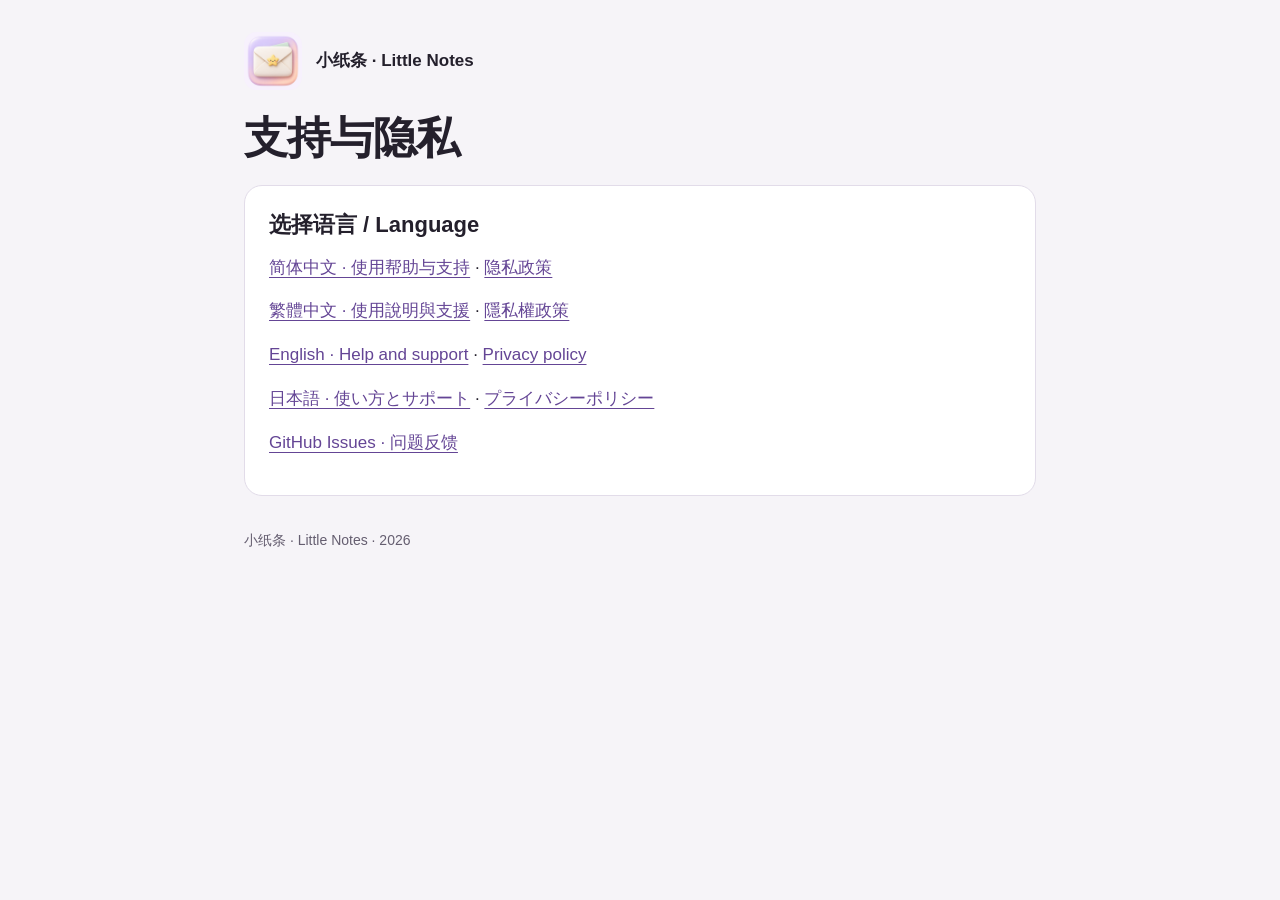
==== index.html @ 7c105a2f "Publish public support and privacy pages" ====
<!doctype html><html lang="zh-Hans"><head><meta charset="utf-8"><meta name="viewport" content="width=device-width,initial-scale=1"><title>小纸条 · 支持与隐私</title><link rel="stylesheet" href="style.css"></head><body><main><div class="brand"><img src="icon.png" alt="" width="58" height="58"><span>小纸条 · Little Notes</span></div><h1>支持与隐私</h1><section><h2>选择语言 / Language</h2><p><a href="support-zh-Hans.html">简体中文 · 使用帮助与支持</a> · <a href="privacy-zh-Hans.html">隐私政策</a></p><p><a href="support-zh-Hant.html">繁體中文 · 使用說明與支援</a> · <a href="privacy-zh-Hant.html">隱私權政策</a></p><p><a href="support-en.html">English · Help and support</a> · <a href="privacy-en.html">Privacy policy</a></p><p><a href="support-ja.html">日本語 · 使い方とサポート</a> · <a href="privacy-ja.html">プライバシーポリシー</a></p><p><a href="https://github.com/mrckl-md/little-notes-support/issues">GitHub Issues · 问题反馈</a></p></section><footer>小纸条 · Little Notes · 2026</footer></main></body></html>
---- style.css ----
*{box-sizing:border-box}html{color-scheme:light dark}body{margin:0;background:#f6f4f8;color:#24202c;font:17px/1.75 -apple-system,BlinkMacSystemFont,"Segoe UI",sans-serif}main{max-width:840px;margin:auto;padding:32px 24px 70px}a{color:#644595;text-underline-offset:4px}nav{display:flex;flex-wrap:wrap;gap:10px 22px;margin:16px 0}h1{font-size:clamp(30px,6vw,44px);line-height:1.2;letter-spacing:-.02em;margin:22px 0 14px}h2{font-size:22px;line-height:1.4;margin:0 0 12px}p{margin:0 0 14px}section{background:#fff;border:1px solid #e2dce9;border-radius:18px;padding:24px;margin:20px 0;overflow-wrap:anywhere}.brand{display:flex;align-items:center;gap:14px;font-weight:700}.brand img{width:58px;height:58px;border-radius:13px}.draft{font-size:14px;border-left:4px solid #b06f18;background:#fff1cf;padding:14px 18px;margin:22px 0}.email{font-size:clamp(17px,4.5vw,23px);font-weight:600;overflow-wrap:anywhere}footer{margin-top:32px;font-size:14px;color:#655e70}:focus-visible{outline:3px solid #8c6dc0;outline-offset:5px}@media(prefers-color-scheme:dark){body{background:#17151d;color:#f1edf5}section{background:#23202b;border-color:#393240}a{color:#d0b9fa}.draft{background:#392d19;border-color:#dfb260}footer{color:#bab0c7}}@media(max-width:450px){main{padding:20px 16px 44px}section{padding:20px}nav{gap:10px 16px}}
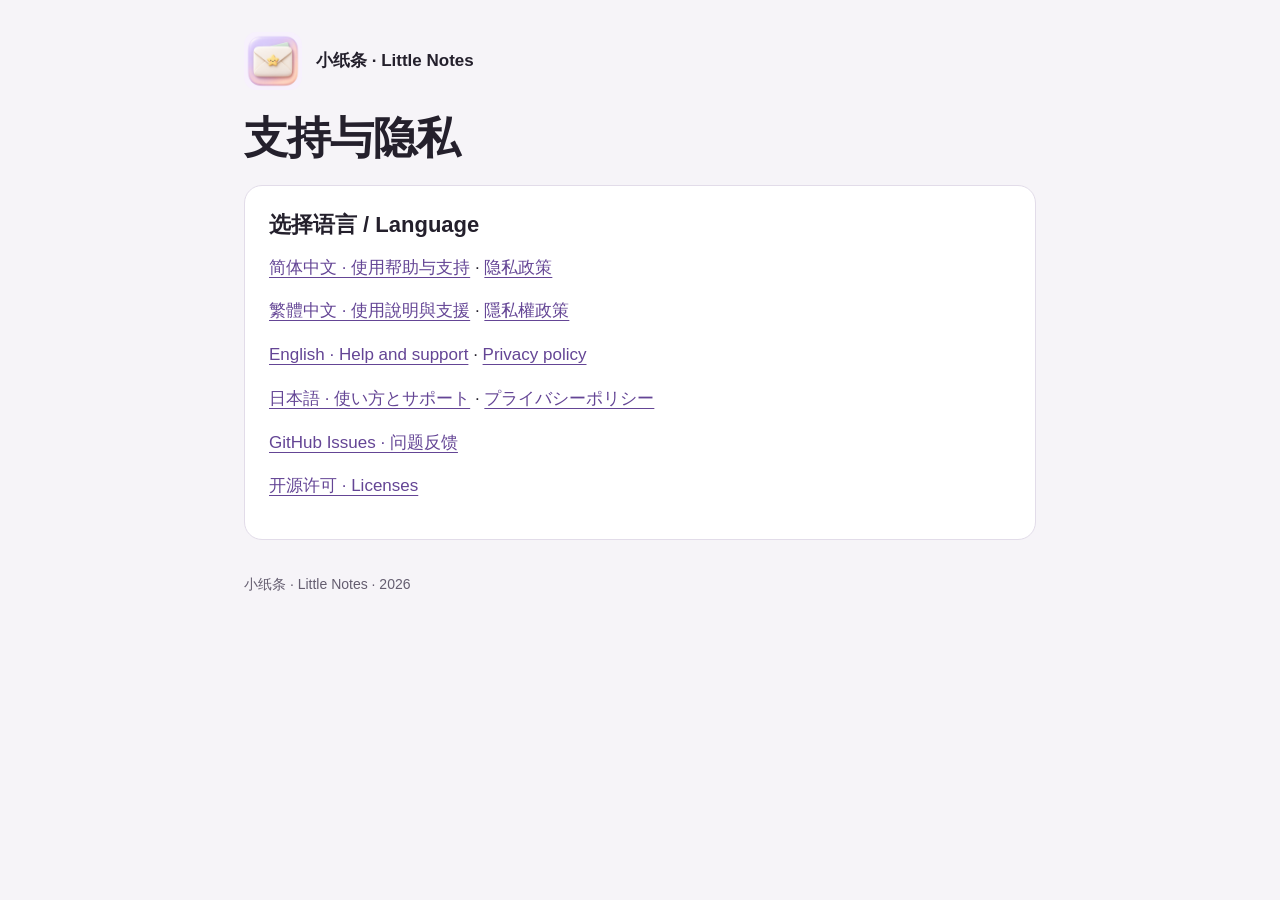
==== commit b1f03fab: "Publish MIT license and third-party notices Publish the project's existing MIT license and unchanged" ====
--- a/index.html
+++ b/index.html
@@ -1 +1 @@
-<!doctype html><html lang="zh-Hans"><head><meta charset="utf-8"><meta name="viewport" content="width=device-width,initial-scale=1"><title>小纸条 · 支持与隐私</title><link rel="stylesheet" href="style.css"></head><body><main><div class="brand"><img src="icon.png" alt="" width="58" height="58"><span>小纸条 · Little Notes</span></div><h1>支持与隐私</h1><section><h2>选择语言 / Language</h2><p><a href="support-zh-Hans.html">简体中文 · 使用帮助与支持</a> · <a href="privacy-zh-Hans.html">隐私政策</a></p><p><a href="support-zh-Hant.html">繁體中文 · 使用說明與支援</a> · <a href="privacy-zh-Hant.html">隱私權政策</a></p><p><a href="support-en.html">English · Help and support</a> · <a href="privacy-en.html">Privacy policy</a></p><p><a href="support-ja.html">日本語 · 使い方とサポート</a> · <a href="privacy-ja.html">プライバシーポリシー</a></p><p><a href="https://github.com/mrckl-md/little-notes-support/issues">GitHub Issues · 问题反馈</a></p></section><footer>小纸条 · Little Notes · 2026</footer></main></body></html>
+<!doctype html><html lang="zh-Hans"><head><meta charset="utf-8"><meta name="viewport" content="width=device-width,initial-scale=1"><title>小纸条 · 支持与隐私</title><link rel="stylesheet" href="style.css"></head><body><main><div class="brand"><img src="icon.png" alt="" width="58" height="58"><span>小纸条 · Little Notes</span></div><h1>支持与隐私</h1><section><h2>选择语言 / Language</h2><p><a href="support-zh-Hans.html">简体中文 · 使用帮助与支持</a> · <a href="privacy-zh-Hans.html">隐私政策</a></p><p><a href="support-zh-Hant.html">繁體中文 · 使用說明與支援</a> · <a href="privacy-zh-Hant.html">隱私權政策</a></p><p><a href="support-en.html">English · Help and support</a> · <a href="privacy-en.html">Privacy policy</a></p><p><a href="support-ja.html">日本語 · 使い方とサポート</a> · <a href="privacy-ja.html">プライバシーポリシー</a></p><p><a href="https://github.com/mrckl-md/little-notes-support/issues">GitHub Issues · 问题反馈</a></p><p><a href="licenses.html">开源许可 · Licenses</a></p></section><footer>小纸条 · Little Notes · 2026</footer></main></body></html>
--- a/style.css
+++ b/style.css
@@ -1 +1,3 @@
 *{box-sizing:border-box}html{color-scheme:light dark}body{margin:0;background:#f6f4f8;color:#24202c;font:17px/1.75 -apple-system,BlinkMacSystemFont,"Segoe UI",sans-serif}main{max-width:840px;margin:auto;padding:32px 24px 70px}a{color:#644595;text-underline-offset:4px}nav{display:flex;flex-wrap:wrap;gap:10px 22px;margin:16px 0}h1{font-size:clamp(30px,6vw,44px);line-height:1.2;letter-spacing:-.02em;margin:22px 0 14px}h2{font-size:22px;line-height:1.4;margin:0 0 12px}p{margin:0 0 14px}section{background:#fff;border:1px solid #e2dce9;border-radius:18px;padding:24px;margin:20px 0;overflow-wrap:anywhere}.brand{display:flex;align-items:center;gap:14px;font-weight:700}.brand img{width:58px;height:58px;border-radius:13px}.draft{font-size:14px;border-left:4px solid #b06f18;background:#fff1cf;padding:14px 18px;margin:22px 0}.email{font-size:clamp(17px,4.5vw,23px);font-weight:600;overflow-wrap:anywhere}footer{margin-top:32px;font-size:14px;color:#655e70}:focus-visible{outline:3px solid #8c6dc0;outline-offset:5px}@media(prefers-color-scheme:dark){body{background:#17151d;color:#f1edf5}section{background:#23202b;border-color:#393240}a{color:#d0b9fa}.draft{background:#392d19;border-color:#dfb260}footer{color:#bab0c7}}@media(max-width:450px){main{padding:20px 16px 44px}section{padding:20px}nav{gap:10px 16px}}
+
+.license-text{white-space:pre-wrap;overflow-wrap:anywhere;font:14px/1.65 ui-monospace,SFMono-Regular,Consolas,monospace;margin:18px 0 0}summary{cursor:pointer;font-weight:600}details[open] summary{margin-bottom:14px}
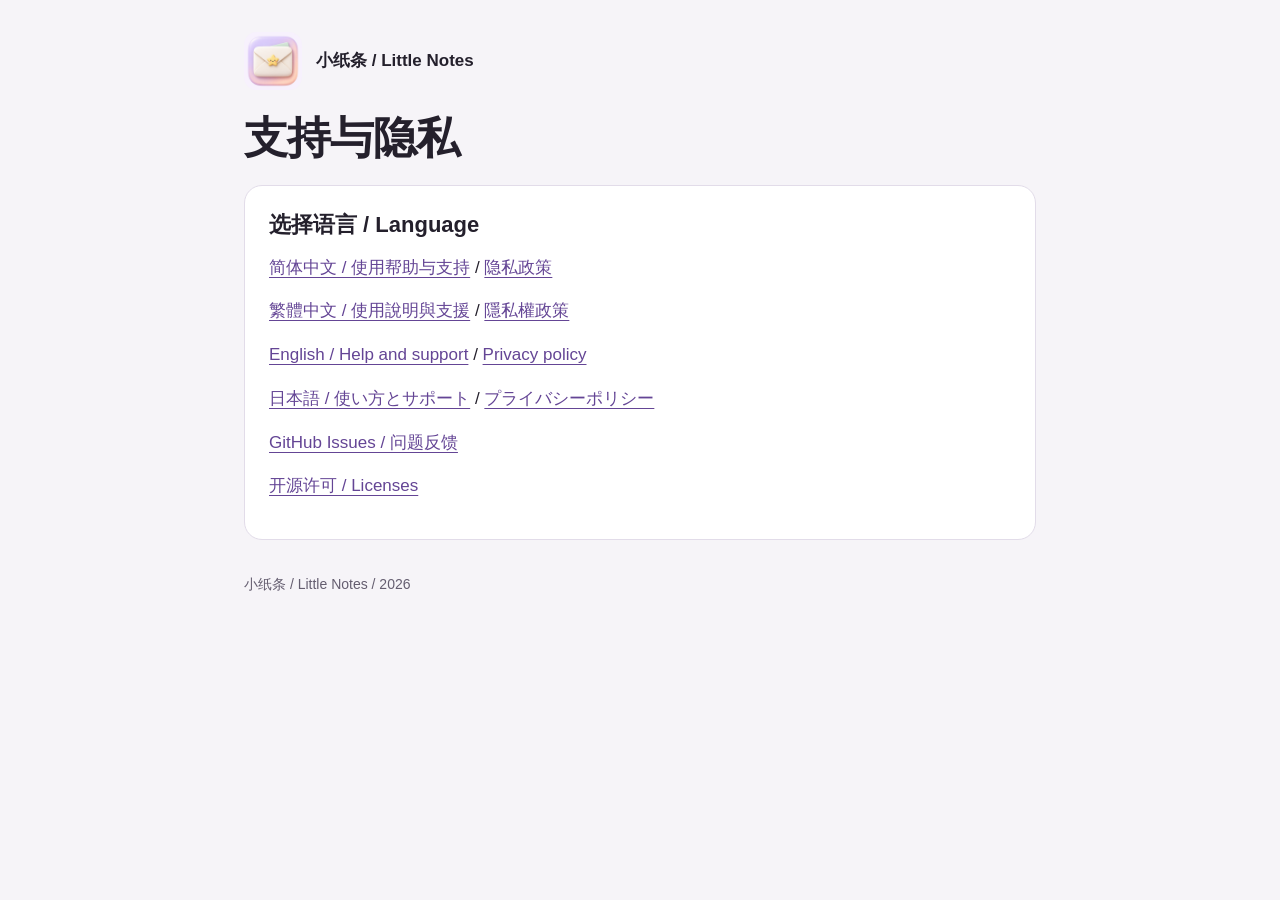
==== commit 9593f2c6: "Update support and privacy pages for 0.12.11 Document contact-specific schemes, keyboard encryption " ====
--- a/index.html
+++ b/index.html
@@ -1 +1 @@
-<!doctype html><html lang="zh-Hans"><head><meta charset="utf-8"><meta name="viewport" content="width=device-width,initial-scale=1"><title>小纸条 · 支持与隐私</title><link rel="stylesheet" href="style.css"></head><body><main><div class="brand"><img src="icon.png" alt="" width="58" height="58"><span>小纸条 · Little Notes</span></div><h1>支持与隐私</h1><section><h2>选择语言 / Language</h2><p><a href="support-zh-Hans.html">简体中文 · 使用帮助与支持</a> · <a href="privacy-zh-Hans.html">隐私政策</a></p><p><a href="support-zh-Hant.html">繁體中文 · 使用說明與支援</a> · <a href="privacy-zh-Hant.html">隱私權政策</a></p><p><a href="support-en.html">English · Help and support</a> · <a href="privacy-en.html">Privacy policy</a></p><p><a href="support-ja.html">日本語 · 使い方とサポート</a> · <a href="privacy-ja.html">プライバシーポリシー</a></p><p><a href="https://github.com/mrckl-md/little-notes-support/issues">GitHub Issues · 问题反馈</a></p><p><a href="licenses.html">开源许可 · Licenses</a></p></section><footer>小纸条 · Little Notes · 2026</footer></main></body></html>
+<!doctype html><html lang="zh-Hans"><head><meta charset="utf-8"><meta name="viewport" content="width=device-width,initial-scale=1"><title>小纸条 / 支持与隐私</title><link rel="stylesheet" href="style.css"></head><body><main><div class="brand"><img src="icon.png" alt="" width="58" height="58"><span>小纸条 / Little Notes</span></div><h1>支持与隐私</h1><section><h2>选择语言 / Language</h2><p><a href="support-zh-Hans.html">简体中文 / 使用帮助与支持</a> / <a href="privacy-zh-Hans.html">隐私政策</a></p><p><a href="support-zh-Hant.html">繁體中文 / 使用說明與支援</a> / <a href="privacy-zh-Hant.html">隱私權政策</a></p><p><a href="support-en.html">English / Help and support</a> / <a href="privacy-en.html">Privacy policy</a></p><p><a href="support-ja.html">日本語 / 使い方とサポート</a> / <a href="privacy-ja.html">プライバシーポリシー</a></p><p><a href="https://github.com/mrckl-md/little-notes-support/issues">GitHub Issues / 问题反馈</a></p><p><a href="licenses.html">开源许可 / Licenses</a></p></section><footer>小纸条 / Little Notes / 2026</footer></main></body></html>
